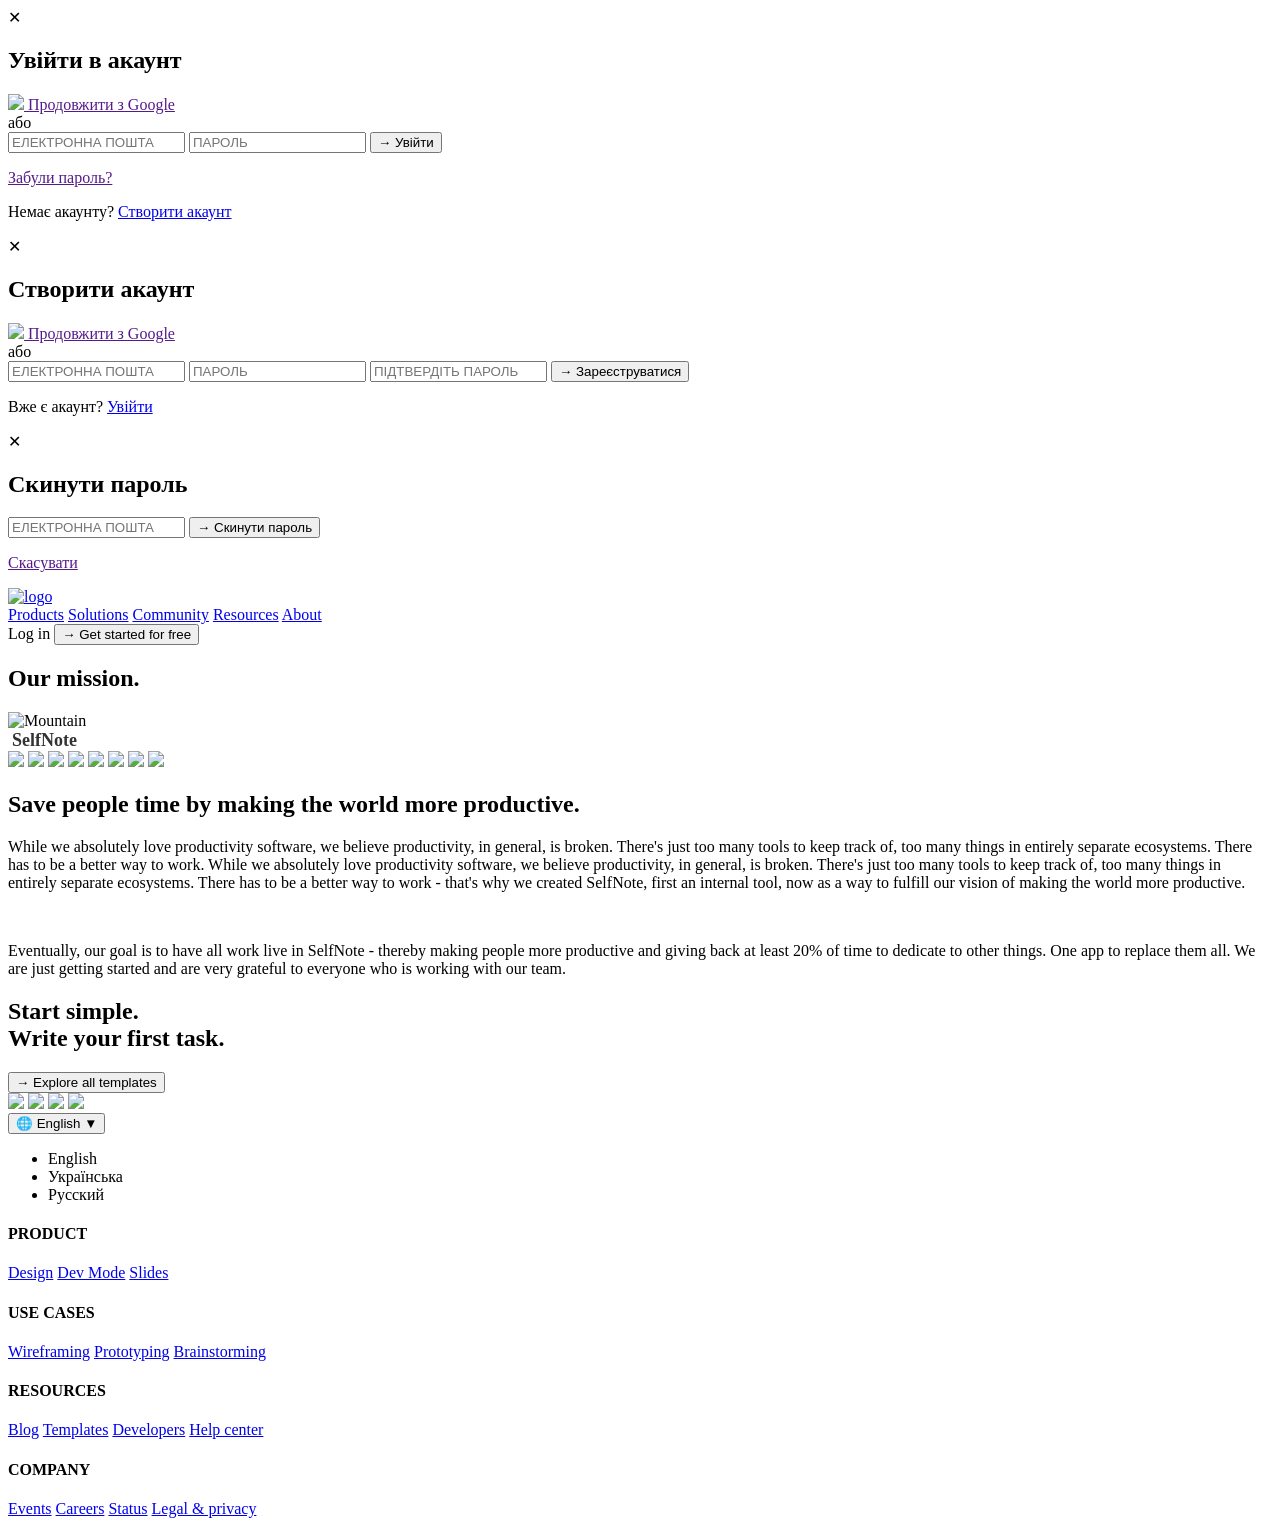
==== about.html @ 94428314 "Add files via upload" ====
<!DOCTYPE html>
<html lang="ru">
<head>
    <meta charset='UTF-8'>
    <meta name='viewport' content='width=device-width, initial-scale=1.0'>
    <link href="https://fonts.googleapis.com/css2?family=Inter:wght@400;600;700;800&display=swap" rel="stylesheet" />
    <link rel="preconnect" href="https://fonts.gstatic.com" crossorigin />
    <link rel="stylesheet" href="src/style.css">
    <link rel="icon" type="image/png" href="assets/images/main_logo.png">
    <title>SelfNote: About Us</title>
</head>
<body>   
    <!-- Google tag (gtag.js) -->
    <script async src="https://www.googletagmanager.com/gtag/js?id=G-VFYM9DXEZ7"></script>
    <script>
    window.dataLayer = window.dataLayer || [];
    function gtag(){dataLayer.push(arguments);}
    gtag('js', new Date());

    gtag('config', 'G-VFYM9DXEZ7');
    </script> 
    <!-- Google tag (gtag.js) -->
    <script async src="https://www.googletagmanager.com/gtag/js?id=G-2V75Y9QJ1W"></script>
    <script>
    window.dataLayer = window.dataLayer || [];
    function gtag(){dataLayer.push(arguments);}
    gtag('js', new Date());

    gtag('config', 'G-2V75Y9QJ1W');
    </script>
    <!-- Custom Notifications -->
    <div id="notificationContainer"></div>

    <div class="modal-overlay-log">
        <div class="modal">
            <span class="close-btn">✕</span>
            <h2>Увійти в акаунт</h2>
            <a class="google-btn" href="">
            <img src="https://www.gstatic.com/images/branding/product/1x/gsa_64dp.png" width="20" id="continueGoogle">
            Продовжити з Google
            </a>
        <div class="divider" id="ort-log">або</div>

        <input type="email" class="email-input" id="loginEmail" placeholder="ЕЛЕКТРОННА ПОШТА">
        <input type="password" class="email-input" id="loginPassword" placeholder="ПАРОЛЬ">

        <button class="email-btn" id="loginButton">
            <span class="arrow">→</span>
            <span class="txt">Увійти</span>
        </button>
        <p class="dop-links"><a href="" id="resetPasswordLink">Забули пароль?</a></p>
        <p class="dop-links">
            <span class="pre-link-text-log">Немає акаунту? </span>
            <a href="/index" id="switchToRegister">Створити акаунт</a>
        </p>
        </div>
    </div>

    <div class="modal-overlay-start">
        <div class="modal">
            <span class="close-btn">✕</span>
            <h2>Створити акаунт</h2>
            <a class="google-btn" href="">
                <img src="https://www.gstatic.com/images/branding/product/1x/gsa_64dp.png" width="20" id="continueGoogle">
                Продовжити з Google
             </a>
            <div class="divider" id="ort-reg">або</div>

            <input type="email" class="email-input" id="regEmail" placeholder="ЕЛЕКТРОННА ПОШТА">
            <input type="password" class="email-input" id="regPassword" placeholder="ПАРОЛЬ">
            <input type="password" class="email-input" id="regConfirmPassword" placeholder="ПІДТВЕРДІТЬ ПАРОЛЬ">

            <button class="email-btn" id="registerButton">
                <span class="arrow">→</span>
            <span class="txt">Зареєструватися</span>
                </button>
            <p class="dop-links">
                <span class="pre-link-text-start">Вже є акаунт? </span>
                <a href="/index" id="switchToLogin">Увійти</a>
            </p>
        </div>
    </div>

    <div class="reset-password">
        <div class="modal">
            <span class="close-btn">✕</span>
            <h2>Скинути пароль</h2>

            <input type="email" class="email-input" id="resetEmail" placeholder="ЕЛЕКТРОННА ПОШТА">

            <button class="email-btn" id="resetPasswordButton">
                <span class="arrow">→</span>
            <span class="txt" id="resetPas">Скинути пароль</span>
            </button>
            <p class="dop-links">
                <a href="" id="cancelReset">Скасувати</a>
            </p>
        </div>
    </div>

    <div class="home-header">
        <div class="left">
            <a class="logo" href="/index">
                <img src="assets/images/main_logo.png" alt="logo">
            </a>
            <nav>
                <a href="#" id="products">Products</a>
                <a href="#" id="solutions">Solutions</a>
                <a href="#" id="community">Community</a>
                <a href="#" id="resources">Resources</a>
                <a href="/about" id="about">About</a>
            </nav>
        </div>
        <div class="right">
            <div class="auth-buttons" id="authButtons">
                <a class="login">Log in</a>
                <button class="btn-start">
                    <span class="arrow">→</span>
                    <span class="text">Get started for free</span>
                </button>
            </div>
        </div>
    </div>

    <section class="about-hero">
        <h1 class="about-title">Our mission.</h1>

        <div class="about-scene">
            <div class="about-mountain-wrapper">
                <img src="assets/images/mountain1.png" class="about-mountain-img" alt="Mountain">
                
                <div class="about-flag-container">
                    <div class="about-flag-pole"></div>
                    <div class="about-flag-cloth">
                        <img src="assets/images/main_logo.png" alt="" style="height: 18px;">
                        <span style="font-weight:700; font-size:18px; color:#333;">SelfNote</span>
                    </div>
                </div>

                <div class="clouds-cluster">
                    <img src="assets/images/cloud2.png" class="cloud">
                    <img src="assets/images/cloud2.png" class="cloud">
                    <img src="assets/images/cloud2.png" class="cloud">
                    <img src="assets/images/cloud2.png" class="cloud">
                    <img src="assets/images/cloud2.png" class="cloud">
                    <img src="assets/images/cloud2.png" class="cloud">
                    <img src="assets/images/cloud2.png" class="cloud">
                    <img src="assets/images/cloud2.png" class="cloud">
                </div>
            </div>
        </div>
    </section>

    <section class="intro-section">
        <div class="intro-text-wrapper">
        <h2 class="about-intro-title">Save people time by making the world more productive.</h2>
        <p class="about-intro-p1">
            While we absolutely love productivity software, we believe productivity, in general, is broken. 
            There's just too many tools to keep track of, too many things in entirely separate ecosystems. 
            There has to be a better way to work.
            While we absolutely love productivity software, we believe productivity, in general, is broken. 
            There's just too many tools to keep track of, too many things in entirely separate ecosystems. 
            There has to be a better way to work - that's why we created SelfNote, first an internal tool, 
            now as a way to fulfill our vision of making the world more productive.
        </p>
        <br>
        <p class="about-intro-p2">
            Eventually, our goal is to have all work live in SelfNote - thereby making people more productive 
            and giving back at least 20% of time to dedicate to other things. One app to replace them all. 
            We are just getting started and are very grateful to everyone who is working with our team.
        </p>
        </div>
    </section>

    <footer class="footer">
        <div class="footer-inner">
            <div class="footer-left">

                <h2 class="footer-title">
                    Start simple.<br>Write your first task.
                </h2>

                <button class="footer-btn">
                    <span class="arrow">→</span>
                    <span class="text">Explore all templates</span>
                </button>

                <div class="social-icons">
                    <a href="#" class="social-btn"><img src="assets/images/x_logo.avif"></a>
                    <a href="#" class="social-btn"><img src="assets/images/y_logo.png"></a>
                    <a href="#" class="social-btn"><img src="assets/images/i_logo.png"></a>
                    <a href="#" class="social-btn"><img src="assets/images/f_logo.png"></a>
                </div>

                <div class="language-selector">
                    <button class="lang-btn">
                        🌐 English <span class="arrow">▼</span>
                    </button>

                    <ul class="lang-dropdown">
                            <li data-lang="en">English</li>
                            <li data-lang="ua">Українська</li>
                            <li data-lang="ru">Русский</li>
                    </ul>
                </div>

            </div>

            <div class="footer-columns">
                <div class="footer-col">
                    <h4>PRODUCT</h4>
                    <a href="#">Design</a>
                    <a href="#">Dev Mode</a>
                    <a href="#">Slides</a>
                </div>

                <div class="footer-col">
                    <h4>USE CASES</h4>
                    <a href="#">Wireframing</a>
                    <a href="#">Prototyping</a>
                    <a href="#">Brainstorming</a>
                </div>

                <div class="footer-col">
                    <h4>RESOURCES</h4>
                    <a href="#">Blog</a>
                    <a href="#">Templates</a>
                    <a href="#">Developers</a>
                    <a href="#">Help center</a>
                </div>

                <div class="footer-col">
                    <h4>COMPANY</h4>
                    <a href="#">Events</a>
                    <a href="#">Careers</a>
                    <a href="#">Status</a>
                    <a href="#">Legal & privacy</a>
                </div>
            </div>

        </div>
    </footer>

    <script src="src/app.js"></script>
</body>
</html>
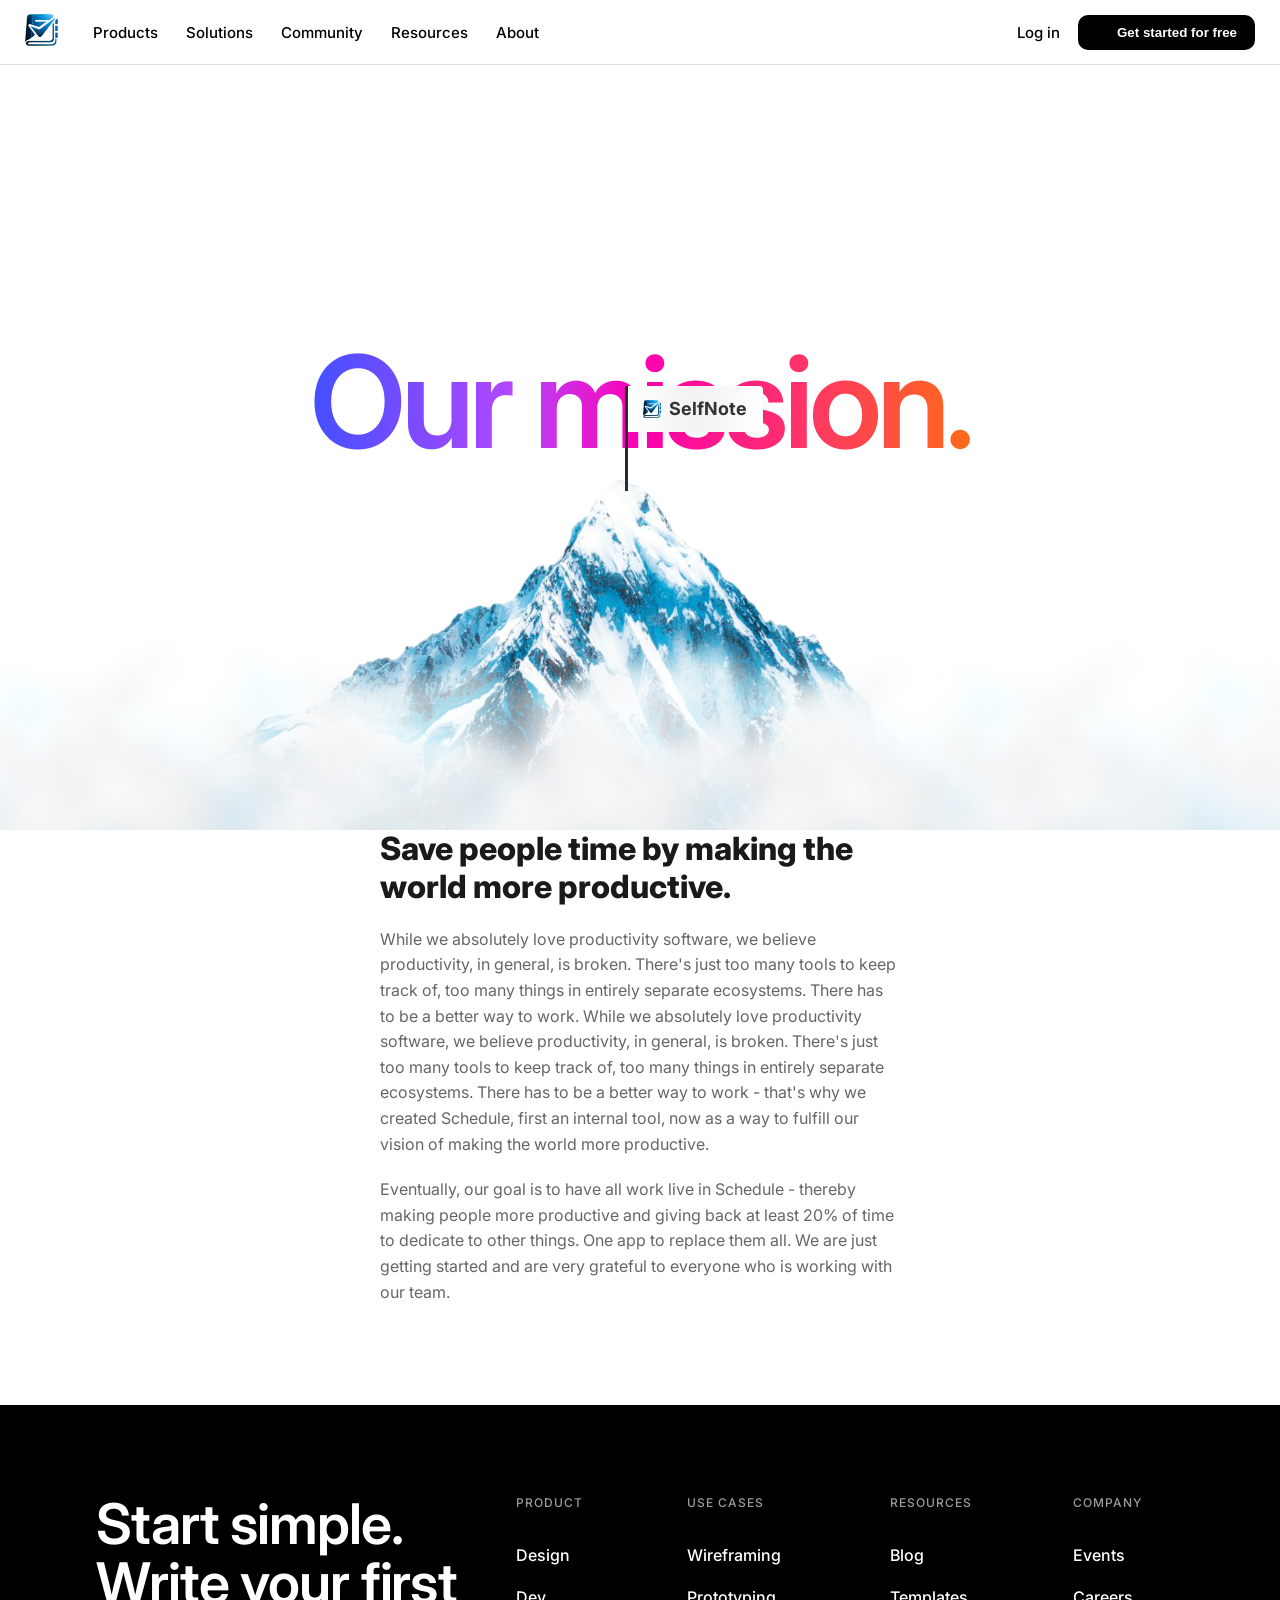
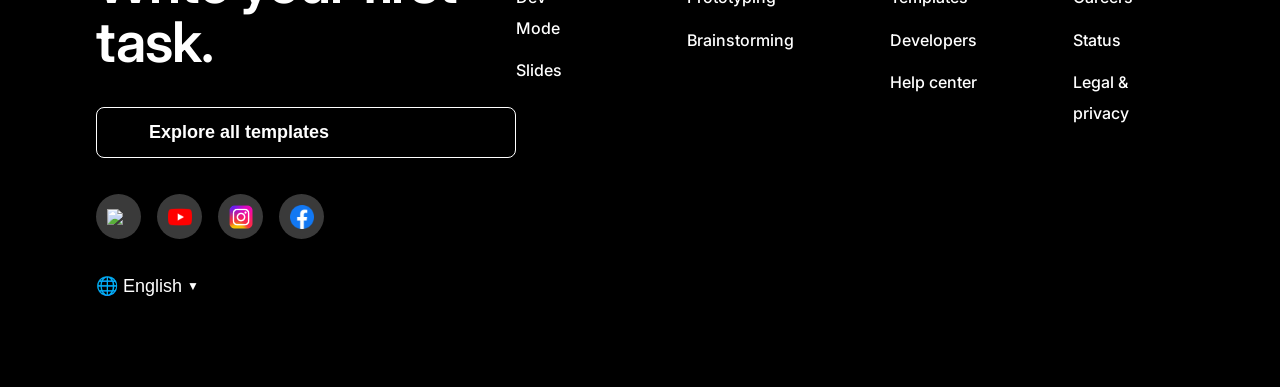
==== commit 130eb7d8: "Add files via upload" ====
--- a/about.html
+++ b/about.html
@@ -9,7 +9,7 @@
     <link rel="icon" type="image/png" href="assets/images/main_logo.png">
     <title>SelfNote: About Us</title>
 </head>
-<body>   
+<body class="about-body">   
     <!-- Google tag (gtag.js) -->
     <script async src="https://www.googletagmanager.com/gtag/js?id=G-VFYM9DXEZ7"></script>
     <script>
--- a/src/style.css
+++ b/src/style.css
@@ -0,0 +1,3471 @@
+@import url('https://fonts.googleapis.com/css2?family=Montserrat:ital,wght@0,100..900;1,100..900&display=swap');
+
+* {
+    margin: 0;
+    padding: 0;
+    box-sizing: border-box;
+}
+
+body {
+    margin: 0;
+    font-family: 'Montserrat', sans-serif;
+    cursor: url('../assets/cursors/normal.png'), auto;
+}
+
+a, button, span, li, td {
+    cursor: url('../assets/cursors/hand.png'), auto;
+}
+
+input, label, textarea, p, h1, h2, h3, h4, h5, h6 {
+    cursor: url('../assets/cursors/text.png'), auto;
+}
+
+.button {
+    position: relative;
+    display: flex;
+    justify-content: center;
+    align-items: center;
+    width: 289px;
+    height: 88px;
+    border-radius: 99px;
+    border: 3px solid hsla(0, 0%, 100%, 0.3);
+    background: hsla(0, 0%, 100%, 0.1);
+    backdrop-filter: blur(1px);
+    box-shadow:
+        inset 0 0 8px 1px hsla(0, 0%, 100%, 0.3),
+        0 8px 20px rgba(0, 0, 0, 0.25);
+    transition: transform 0.3s ease, box-shadow 0.3s ease;
+    text-decoration: none;
+    cursor: url('../assets/cursors/hand.png'), auto;
+}
+
+.home-header {
+    position: fixed;
+    justify-content: space-between;
+    align-items: center;
+    display: flex;
+    height: 65px;
+    padding: 0 25px;
+    border-bottom: 1px solid #ddd;
+    inset: 0 0 auto 0;
+    z-index: 10000;
+    backdrop-filter: blur(12px);
+}
+
+.left {
+    display: flex;
+    align-items: center;
+    gap: 35px;
+}
+
+.logo img {
+    height: 32px;
+}
+
+nav {
+    display: flex;
+    gap: 28px;
+}
+
+nav a,
+.login {
+    color: black;
+    font-size: 15px;
+    font-weight: 500;
+    text-decoration: none;
+    transition: 0.2s ease;
+}
+
+nav a:hover,
+.login:hover {
+    text-decoration: underline;
+    text-decoration-color: black;
+    text-underline-offset: 3px;
+}
+
+.right {
+    display: flex;
+    align-items: center;
+    gap: 18px;
+}
+
+.auth-buttons {
+    display: flex;
+    align-items: center;
+    gap: 18px;
+}
+
+.btn-start {
+    background: black;
+    color: white;
+    border: none;
+    padding: 10px 18px;
+    font-weight: 600;
+    border-radius: 10px;
+    display: flex;
+    align-items: center;
+    gap: 8px;
+    transition:
+      border-radius 0.25s ease,
+      padding 0.25s ease,
+      gap 0.3s ease;
+    text-decoration: none;
+}
+
+.btn-start .arrow {
+    opacity: 0;
+    transform: translateX(-6px);
+    transition: 0.3s ease;
+}
+
+.btn-start .text {
+    transition: 0.3s ease;
+}
+
+.btn-start:hover {
+    border-radius: 0px;
+    padding-left: 25px;
+}
+
+.btn-start:hover .arrow {
+    opacity: 1;
+    transform: translateX(0);
+}
+
+.btn-start:hover .text {
+    transform: translateX(6px);
+}
+
+.user-info {
+    position: relative;
+}
+
+.user-trigger {
+    display: flex;
+    align-items: center;
+    gap: 6px;
+    padding: 4px 8px;
+    border-radius: 999px;
+    background: rgba(0, 0, 0, 0.04);
+    cursor: url('../assets/cursors/hand.png'), auto;
+    transition: background 0.2s ease;
+}
+
+.user-trigger:hover {
+    background: rgba(0, 0, 0, 0.08);
+}
+
+
+.user-avatar {
+    position: relative;
+    width: 36px;
+    height: 36px;
+    border-radius: 50%;
+    display: flex;
+    align-items: center;
+    justify-content: center;
+}
+
+.avatar-letter {
+    color: #fff;
+    font-weight: 600;
+    font-size: 16px;
+    text-transform: uppercase;
+}
+
+.avatar-status {
+    position: absolute;
+    bottom: 0;
+    right: 0;
+    width: 9px;
+    height: 9px;
+    background: #3bd671;
+    border-radius: 50%;
+    border: 2px solid #fff;
+}
+
+.avatar-arrow {
+    font-size: 12px;
+    color: #444;
+    transform: rotate(180deg);
+    transition: transform 0.2s ease;
+}
+
+.user-menu {
+    position: absolute;
+    top: calc(100% + 10px);
+    right: 0;
+    width: 220px;
+    background: #1e1e1e;
+    border: 1px solid #333;
+    border-radius: 10px;
+    padding: 6px;
+    box-shadow: 0 10px 30px rgba(0,0,0,0.5);
+    display: none;
+    flex-direction: column;
+    z-index: 10000;
+}
+
+.user-menu.open {
+    display: flex;
+}
+
+.menu-item {
+    background: transparent;
+    border: none;
+    display: flex;
+    align-items: center;
+    gap: 12px;
+    padding: 10px 12px;
+    font-size: 14px;
+    color: #eee;
+    border-radius: 8px;
+    transition: all 0.2s ease;
+    width: 100%;
+    text-align: left;
+}
+
+.menu-item:hover {
+    background: #2d2d2d;
+}
+
+.menu-item .menu-icon {
+    width: 18px;
+    height: 18px;
+    display: flex;
+    align-items: center;
+    justify-content: center;
+    opacity: 0.7;
+}
+
+.menu-item .menu-icon img {
+    max-width: 100%;
+    max-height: 100%;
+}
+
+.menu-divider {
+    height: 1px;
+    background: #333;
+    margin: 6px 8px;
+}
+
+.logout-item {
+    color: #ff5f5f !important;
+}
+
+.logout-item:hover {
+    background: rgba(255, 95, 95, 0.1) !important;
+}
+
+.logout-item .menu-icon {
+    opacity: 1;
+}
+
+.modal-overlay-log {
+    position: fixed;
+    top: 0;
+    left: 0;
+    width: 100%;
+    height: 100%;
+    background: rgba(0,0,0,0.35);
+    display: none;
+    justify-content: center;
+    align-items: center;
+    z-index: 9999;
+}
+
+.modal-overlay-start {
+    position: fixed;
+    top: 0;
+    left: 0;
+    width: 100%;
+    height: 100%;
+    background: rgba(0,0,0,0.35);
+    display: none;
+    justify-content: center;
+    align-items: center;
+    z-index: 9999;
+}
+
+.reset-password {
+    position: fixed;
+    top: 0;
+    left: 0;
+    width: 100%;
+    height: 100%;
+    background: rgba(0,0,0,0.35);
+    display: none;
+    justify-content: center;
+    align-items: center;
+    z-index: 9999;
+}
+
+.modal {
+    background: white;
+    width: 380px;
+    padding: 40px 35px;
+    border-radius: 12px;
+    position: relative;
+    box-shadow: 0 10px 30px rgba(0,0,0,0.15);
+}
+
+.close-btn {
+    position: absolute;
+    right: 18px;
+    top: 18px;
+    font-size: 26px;
+}
+
+.modal h2 {
+    text-align: center;
+    margin-top: 0;
+    margin-bottom: 25px;
+    font-size: 26px;
+}
+
+.google-btn {
+    width: 100%;
+    padding: 12px;
+    border-radius: 12px;
+    font-size: 16px;
+    display: flex;
+    align-items: center;
+    justify-content: center;
+    gap: 8px;
+    background: white;
+    border: 1.5px solid #cfcfcf;
+    text-decoration: none;
+    color: black;
+}
+
+.divider {
+    text-align: center;
+    margin: 18px 0;
+    color: #888;
+}
+
+.email-input {
+    width: 100%;
+    padding: 12px;
+    font-size: 14px;
+    background: #ececec;
+    border-radius: 10px;
+    border: none;
+    outline: none;
+    margin-bottom: 25px;
+}
+
+.dark-input {
+    background: #2a2a2c !important;
+    color: #e6e6e6;
+    border: 1px solid #3a3a3c !important;
+    margin-bottom: 0 !important;
+}
+
+.dark-input:focus {
+    border-color: #6366f1 !important;
+    box-shadow: 0 0 0 3px rgba(99, 102, 241, 0.1);
+}
+
+.dark-input::placeholder {
+    color: #5a5a5a;
+}
+
+.email-btn {
+    width: 100%;
+    background: black;
+    color: white;
+    border: none;
+    padding: 12px;
+    font-size: 17px;
+    font-weight: 600;
+    border-radius: 12px;
+
+    display: flex;
+    justify-content: center;
+    align-items: center;
+    gap: 7px;
+
+    transition:
+      padding 0.25s ease,
+      border-radius 0.25s ease,
+      gap 0.25s ease;
+}
+
+.email-btn span.arrow {
+    opacity: 0;
+    transform: translateX(-6px);
+    transition: 0.25s ease;
+}
+
+.email-btn:hover {
+    border-radius: 0;
+    padding-left: 22px;
+}
+
+.email-btn:hover span.arrow {
+    opacity: 1;
+    transform: translateX(0);
+}
+
+.email-btn:hover span.txt {
+    transform: translateX(6px);
+    transition: 0.25s ease;
+}
+
+.dop-links p{
+    font-size: 16px;
+    align-items: center;
+    justify-content: center;
+    gap: 18px;
+    text-decoration: none;
+    color: black;
+}
+
+.dop-links a{
+    font-size: 16px;
+    align-items: center;
+    justify-content: center;
+    gap: 18px;
+    text-decoration: none;
+    color: rgb(0, 64, 255);
+}
+
+
+
+
+.footer {
+    background: #000;
+    color: #fff;
+    padding: 90px 0;
+}
+
+
+.footer-inner {
+    max-width: 1440px;
+    margin: 0 auto;
+    padding: 0 96px;
+    display: flex;
+    justify-content: space-between;
+    align-items: flex-start;
+}
+
+.footer-left {
+    max-width: 420px;
+    display: flex;
+    flex-direction: column;
+    gap: 36px;
+}
+
+.footer-title {
+    font-size: 56px;
+    font-weight: 600;
+    line-height: 1.05;
+    letter-spacing: -0.02em;
+}
+
+
+
+.footer-btn {
+    background: black;
+    color: white;
+    border: 1px solid #fff;
+    padding: 14px 26px;
+    font-weight: 600;
+    border-radius: 8px;
+    font-size: 18px;
+    display: flex;
+    align-items: center;
+    gap: 8px;
+    transition:
+      border-radius 0.25s ease,
+      padding 0.25s ease,
+      gap 0.3s ease;
+    text-decoration: none;
+}
+
+.footer-btn .arrow {
+    opacity: 0;
+    transform: translateX(-6px);
+    transition: 0.3s ease;
+}
+
+.footer-btn .text {
+    transition: 0.3s ease;
+}
+
+.footer-btn:hover {
+    border-radius: 0px;
+    padding-left: 25px;
+}
+
+.footer-btn:hover .arrow {
+    opacity: 1;
+    transform: translateX(0);
+}
+
+.footer-btn:hover .text {
+    transform: translateX(6px);
+}
+
+
+
+.footer-columns {
+    display: flex;
+    gap: 96px;
+}
+
+.footer-col {
+    display: flex;
+    flex-direction: column;
+    gap: 12px;
+}
+
+.footer-col h4 {
+    font-size: 12px;
+    font-weight: 500;
+    letter-spacing: 0.08em;
+    color: #9b9b9b;
+    margin-bottom: 18px;
+}
+
+.footer-col a {
+    color: #fff;
+    text-decoration: none; 
+    font-size: 16px;
+    font-weight: 500;
+    line-height: 1.9;
+}
+
+.footer-col a:hover {
+    text-decoration: underline; 
+    text-decoration-color: #fff;
+    text-underline-offset: 3px;
+}
+
+.social-icons {
+    display: flex;
+    gap: 16px;
+}
+
+.social-btn {
+    width: 45px;
+    height: 45px;
+    background: #3a3a3a;
+    border-radius: 50%;
+    display: flex;
+    align-items: center;
+    justify-content: center;
+    transition: 0.3s;
+}
+
+.social-btn img {
+    width: 24px;
+}
+
+.social-btn:hover {
+    background: #575757;
+    transform: translateY(-4px);
+}
+
+.language-selector {
+    position: relative;
+}
+
+.lang-btn {
+    background: none;
+    border: none;
+    color: #fff;
+    font-size: 18px;
+    display: flex;
+    align-items: center;
+    gap: 5px;
+}
+
+.lang-btn .arrow {
+    font-size: 12px;
+}
+
+.lang-dropdown {
+    list-style: none;
+    padding: 10px 0;
+    margin: 0;
+
+    position: absolute;
+    bottom: calc(100% + 8px);
+    left: 0;
+    top: auto;
+
+    background: #222;
+    border-radius: 8px;
+    width: 150px;
+
+    display: none;
+    z-index: 1000;
+}
+
+.lang-dropdown li {
+    padding: 10px 15px;
+    color: #fff;
+    transition: 0.2s;
+}
+
+.lang-dropdown li:hover {
+    background: #444;
+}
+
+.lang-dropdown.show {
+    display: block;
+}
+
+#notificationContainer {
+    position: fixed;
+    top: 80px;
+    right: 20px;
+    z-index: 999;
+    display: flex;
+    flex-direction: column;
+    gap: 12px;
+}
+
+.custom-notification {
+    background: #1a1a1a;
+    color: white;
+    padding: 16px 20px;
+    border-radius: 12px;
+    box-shadow: 0 8px 24px rgba(0, 0, 0, 0.4);
+    display: flex;
+    align-items: center;
+    gap: 12px;
+    animation: slideIn 0.3s ease-out;
+    border-left: 4px solid;
+    min-width: 320px;
+    pointer-events: auto;
+}
+
+.custom-notification.success {
+    border-left-color: #10b981;
+}
+
+.custom-notification.error {
+    border-left-color: #ef4444;
+}
+
+.custom-notification.info {
+    border-left-color: #3b82f6;
+}
+
+.custom-notification-icon {
+    font-size: 24px;
+    flex-shrink: 0;
+}
+
+.custom-notification.success .custom-notification-icon {
+    color: #10b981;
+}
+
+.custom-notification.error .custom-notification-icon {
+    color: #ef4444;
+}
+
+.custom-notification.info .custom-notification-icon {
+    color: #3b82f6;
+}
+
+.custom-notification-message {
+    flex: 1;
+    font-size: 15px;
+    font-weight: 500;
+    line-height: 1.4;
+}
+
+.custom-notification-close {
+    font-size: 20px;
+    color: #888;
+    transition: color 0.2s;
+    flex-shrink: 0;
+    padding: 0 4px;
+    cursor: url('../assets/cursors/hand.png'), auto;
+}
+
+.custom-notification-close:hover {
+    color: white;
+}
+
+@keyframes slideIn {
+    from {
+        transform: translateX(400px);
+        opacity: 0;
+    }
+    to {
+        transform: translateX(0);
+        opacity: 1;
+    }
+}
+
+@keyframes slideOut {
+    from {
+        transform: translateX(0);
+        opacity: 1;
+    }
+    to {
+        transform: translateX(400px);
+        opacity: 0;
+    }
+}
+
+.custom-notification.removing {
+    animation: slideOut 0.3s ease-out forwards;
+}
+
+
+.hero-section {
+    position: relative;
+    min-height: calc(100vh - 75px);
+    display: flex;
+    align-items: center;
+    justify-content: center;
+    overflow: hidden;
+    background: linear-gradient(180deg, #ffffff 0%, #f8f9ff 100%);
+    padding: 60px 40px;
+}
+
+.hero-content {
+    position: relative;
+    z-index: 10;
+    text-align: center;
+    max-width: 900px;
+    animation: fadeInUp 0.8s ease-out;
+}
+
+@keyframes fadeInUp {
+    from {
+        opacity: 0;
+        transform: translateY(30px);
+    }
+    to {
+        opacity: 1;
+        transform: translateY(0);
+    }
+}
+
+.hero-title {
+    font-size: 72px;
+    font-weight: 700;
+    line-height: 1.1;
+    margin: 0 0 24px 0;
+    color: #000;
+    letter-spacing: -0.02em;
+}
+
+.hero-subtitle {
+    font-size: 24px;
+    line-height: 1.5;
+    color: #666;
+    margin: 0 0 40px 0;
+    font-weight: 400;
+}
+
+.hero-btn {
+    background: black;
+    color: white;
+    border: none;
+    padding: 18px 34px;
+    font-weight: 700;
+    font-size: 18px;
+    border-radius: 16px;
+    display: inline-flex;
+    align-items: center;
+    gap: 14px;
+    transition:
+      border-radius 0.25s ease,
+      padding 0.25s ease,
+      gap 0.3s ease;
+    text-decoration: none;
+}
+
+.hero-btn .text {
+    transition: 0.3s ease;
+}
+
+.hero-btn .arrow {
+    font-size: 22px;
+    opacity: 0;
+    transform: translateX(-10px);
+    transition: 0.3s ease;
+    line-height: 1;
+}
+
+.hero-btn:hover {
+    border-radius: 0px;
+    padding-left: 46px;
+}
+
+.hero-btn:hover .arrow {
+    opacity: 1;
+    transform: translateX(0);
+}
+
+.hero-btn:hover .text {
+    transform: translateX(10px);
+}
+
+
+.decorative-shapes {
+    position: absolute;
+    top: 0;
+    left: 0;
+    width: 100%;
+    height: 100%;
+    pointer-events: none;
+    z-index: 1;
+}
+
+.shape {
+    position: absolute;
+    border-radius: 50%;
+    animation: float 20s infinite ease-in-out;
+}
+
+@keyframes float {
+    0%, 100% {
+        transform: translate(0, 0) rotate(0deg);
+    }
+    25% {
+        transform: translate(20px, -20px) rotate(90deg);
+    }
+    50% {
+        transform: translate(-10px, 10px) rotate(180deg);
+}
+    75% {
+        transform: translate(30px, 5px) rotate(270deg);
+    }
+}
+
+.shape-1 {
+    width: 200px;
+    height: 200px;
+    background: linear-gradient(135deg, #667eea 0%, #764ba2 100%);
+    top: 10%;
+    left: 5%;
+    opacity: 0.15;
+    animation-delay: 0s;
+}
+
+.shape-2 {
+    width: 150px;
+    height: 150px;
+    background: linear-gradient(135deg, #f093fb 0%, #f5576c 100%);
+    top: 60%;
+    left: 10%;
+    opacity: 0.2;
+    animation-delay: 2s;
+    border-radius: 30% 70% 70% 30% / 30% 30% 70% 70%;
+}
+
+.shape-3 {
+    width: 120px;
+    height: 120px;
+    background: linear-gradient(135deg, #4facfe 0%, #00f2fe 100%);
+    top: 20%;
+    right: 15%;
+    opacity: 0.18;
+    animation-delay: 4s;
+}
+
+.shape-4 {
+    width: 180px;
+    height: 180px;
+    background: linear-gradient(135deg, #43e97b 0%, #38f9d7 100%);
+    bottom: 15%;
+    right: 8%;
+    opacity: 0.15;
+    animation-delay: 1s;
+    border-radius: 63% 37% 54% 46% / 55% 48% 52% 45%;
+}
+
+.shape-5 {
+    width: 100px;
+    height: 100px;
+    background: linear-gradient(135deg, #fa709a 0%, #fee140 100%);
+    top: 45%;
+    right: 25%;
+    opacity: 0.2;
+    animation-delay: 3s;
+}
+
+.shape-6 {
+    width: 140px;
+    height: 140px;
+    background: linear-gradient(135deg, #30cfd0 0%, #330867 100%);
+    bottom: 25%;
+    left: 20%;
+    opacity: 0.12;
+    animation-delay: 5s;
+    border-radius: 48% 52% 35% 65% / 59% 50% 50% 41%;
+}
+
+.shape-7 {
+    width: 90px;
+    height: 90px;
+    background: linear-gradient(135deg, #a8edea 0%, #fed6e3 100%);
+    top: 35%;
+    left: 35%;
+    opacity: 0.15;
+    animation-delay: 2.5s;
+}
+
+.shape-8 {
+    width: 110px;
+    height: 110px;
+    background: linear-gradient(135deg, #ff9a9e 0%, #fecfef 100%);
+    bottom: 40%;
+    right: 35%;
+    opacity: 0.18;
+    animation-delay: 4.5s;
+    border-radius: 35% 65% 72% 28% / 36% 55% 45% 64%;
+}
+
+.schedule-main {
+    box-sizing: border-box;
+    margin: 0;
+    padding: 0;
+    font-family: Inter, system-ui, -apple-system, sans-serif;
+
+    background: #0f0f10;
+    color: #e6e6e6;
+    display: flex;
+    height: 100vh;
+    width: 100vw;
+    position: fixed;
+    top: 0;
+    left: 0;
+    overflow: hidden;
+}
+
+#landingPage {
+    display: flex;
+    flex-direction: column;
+    width: 100%;
+    min-height: 100vh;
+}
+
+#dashboardPage {
+    display: none;
+}
+
+.sidebar {
+    width: 72px;
+    background: #0b0b0c;
+    border-right: 1px solid #1e1e1f;
+    display: flex;
+    flex-direction: column;
+    align-items: center;
+    padding: 16px 0;
+    gap: 18px;
+}
+
+.sidebar-icon {
+    width: 36px;
+    height: 36px;
+    border-radius: 10px;
+    background: #1a1a1c;
+}
+
+.main {
+    flex: 1;
+    display: flex;
+    flex-direction: column;
+}
+
+.main-window {
+    flex: 1;
+    display: flex;
+    flex-direction: column;
+    overflow: hidden;
+}
+
+.topbar {
+    height: 64px;
+    border-bottom: 1px solid #1e1e1f;
+    display: flex;
+    align-items: center;
+    padding: 0 24px;
+    justify-content: space-between;
+    gap: 20px;
+}
+
+.breadcrumbs {
+    display: flex;
+    gap: 8px;
+    font-size: 14px;
+    color: #b5b5b5;
+}
+
+.breadcrumbs span {
+    color: #fff;
+}
+
+.top-actions {
+    display: flex;
+    gap: 10px;
+}
+
+.top-btn {
+    background: #1a1a1c;
+    border: 1px solid #2a2a2c;
+    padding: 6px 12px;
+    border-radius: 8px;
+    font-size: 13px;
+    color: #e6e6e6;
+}
+
+.view-tabs {
+    display: flex;
+    gap: 16px;
+    padding: 14px 24px;
+    border-bottom: 1px solid #1e1e1f;
+}
+
+.view-tab {
+    display: flex;
+    align-items: center;
+    font-size: 14px;
+    color: #9a9a9a;
+    cursor: url('../assets/cursors/hand.png'), auto;
+}
+
+.view-tab.active {
+    color: #fff;
+    font-weight: 500;
+}
+
+.view-tab img {
+    width: 18px;
+    height: 18px;
+    display: block;
+}
+
+
+.table-wrapper {
+    padding: 24px;
+    overflow-y: auto;
+}
+
+.table {
+    width: 100%;
+    border-collapse: collapse;
+    table-layout: fixed;
+}
+
+.table thead th {
+    text-align: left;
+    font-size: 12px;
+    color: #9a9a9a;
+    padding: 10px 8px;
+    font-weight: 500;
+}
+
+.table tbody tr {
+    height: 44px;
+    transition: background 0.15s;
+}
+
+.table tbody tr:hover {
+    background: #161618;
+}
+
+.table td {
+    padding: 8px;
+    font-size: 14px;
+    border-bottom: 1px solid #1e1e1f;
+}
+
+.table td:nth-child(2),
+.table td:nth-child(3),
+.table td:nth-child(4),
+.table td:nth-child(6) {
+    width: auto;
+}
+
+.group-row td {
+    padding: 16px 8px 8px;
+    font-size: 13px;
+    color: #9a9a9a;
+    border-bottom: none;
+}
+
+.group-badge {
+    display: inline-flex;
+    align-items: center;
+    gap: 8px;
+}
+
+.group-dot {
+    width: 14px;
+    height: 14px;
+    border-radius: 50%;
+    background: #3b82f6;
+}
+
+.name-cell {
+    display: flex;
+    align-items: center;
+    gap: 10px;
+}
+
+.check {
+  width: 14px;
+  height: 14px;
+  border-radius: 50%;
+  border: 2px solid #374151;
+}
+
+.check.checked {
+  background: #22c55e;
+  border-color: #22c55e;
+}
+
+.status {
+  padding: 4px 10px;
+  border-radius: 999px;
+  font-size: 12px;
+  font-weight: 600;
+}
+
+.status:hover {
+    outline: 1px solid rgb(139, 139, 139);
+}
+
+.status-dot {
+  width: 10px;
+  height: 10px;
+  border-radius: 50%;
+}
+
+.dot-todo { background: #6b7280; }
+.dot-progress { background: #3b82f6; }
+.dot-done { background: #22c55e; }
+
+.status.todo {
+  background: #2a2a2a;
+  color: #9ca3af;
+}
+
+.status.progress {
+  background: #1e3a8a;
+  color: #93c5fd;
+}
+
+.status.done {
+  background: #14532d;
+  color: #86efac;
+}
+
+.status-menu {
+  position: absolute;
+  background: #111;
+  color: white;
+  border: 1px solid #2a2a2a;
+  border-radius: 10px;
+  padding: 6px;
+  width: 180px;
+  z-index: 1000;
+}
+
+.status-item {
+  padding: 8px 10px;
+  border-radius: 6px;
+  display: flex;
+  align-items: center;
+  gap: 8px;
+  cursor: url('../assets/cursors/hand.png'), auto;
+}
+
+.status-item:hover {
+  background: #1f1f1f;
+}
+
+.task-status-dot {
+  width: 10px;
+  height: 10px;
+  background: currentColor;
+  display: inline-block;
+  flex-shrink: 0;
+}
+
+.type-task {
+  border-radius: 50%;
+}
+
+.type-milestone {
+  transform: rotate(45deg);
+}
+
+.type-form {
+  border-radius: 3px;
+}
+
+.type-meeting {
+  width: 12px;
+  height: 12px;
+  border-radius: 2px;
+}
+
+.dot-done { color: #22c55e; }
+.dot-progress { color: #3b82f6; }
+.dot-todo { color: #9ca3af; }
+
+.icon {
+  width: 18px;
+  height: 18px;
+  border-radius: 4px;
+  background: #2a2a2c;
+  display: flex;
+  align-items: center;
+  justify-content: center;
+}
+
+
+.add-task-row {
+    background: transparent;
+}
+
+.add-task-row td {
+    padding: 12px 8px;
+    vertical-align: middle;
+}
+
+.add-task-row td:last-child {
+    white-space: nowrap;
+}
+
+.add-task-row .name-cell {
+    display: flex;
+    align-items: center;
+    gap: 10px;
+}
+
+.add-task-row .task-name-input {
+    background: transparent;
+    border: none;
+    outline: none;
+    color: inherit;
+    font-size: inherit;
+    font-family: inherit;
+    width: 100%;
+}
+
+.add-task-btn {
+  background: transparent;
+  border: none;
+  color: #9ca3af;
+  font-size: 14px;
+  padding: 6px 4px;
+}
+
+.add-task-btn:hover {
+  color: #fff;
+}
+
+.add-task-input {
+  display: flex;
+  align-items: center;
+  gap: 10px;
+
+  background: #0b0b0b;
+  border: 1px solid #1f1f1f;
+  border-radius: 12px;
+
+  padding: 10px 12px;
+}
+
+.task-name-input {
+  flex: 1;
+  background: transparent;
+  border: none;
+  outline: none;
+
+  color: #e5e7eb;
+  font-size: 14px;
+}
+
+.task-name-input::placeholder {
+  color: #6b7280;
+}
+
+.actions {
+    white-space: nowrap;
+}
+
+.actions button {
+  background: #0f172a;
+  border: 1px solid #1f2937;
+  color: #9ca3af;
+  font-size: 12px;
+  padding: 4px 8px;
+  border-radius: 8px;
+}
+
+.actions button:hover {
+  color: #fff;
+  border-color: #374151;
+}
+
+.add-task-actions {
+  display: flex;
+  flex-direction: row; 
+  align-items: center;
+  gap: 8px;
+}
+
+
+.task-save {
+  background: #fff;
+  color: #000;
+  border: none;
+  border-radius: 8px;
+  padding: 4px 10px;
+  font-size: 13px;
+}
+
+.task-save:hover{
+    opacity: 0.7;
+}
+
+.task-cancel {
+  background: none;
+  border: none;
+  padding: 0 6px;
+
+  font-size: 13px;
+  color: #9ca3af;
+  opacity: 0.7;
+}
+
+.task-cancel:hover {
+  opacity: 1;
+}
+
+.add-task-icon {
+  width: 26px;
+  height: 26px;
+  border-radius: 6px;
+  border: 1px solid #1f1f1f;
+  background: #0b0b0b;
+
+  display: flex;
+  align-items: center;
+  justify-content: center;
+}
+
+.add-task-icon img {
+  width: 24px;
+  height: 24px;
+  opacity: 1;
+}
+
+
+.icon-cell {
+    width: 32px;
+    height: 32px;
+    padding: 0;
+    background-repeat: no-repeat;
+    background-position: center;
+    background-size: 18px 18px;
+    cursor: url('../assets/cursors/hand.png'), auto;
+}
+
+.icon-cell:hover {
+    outline: 1px solid rgb(139, 139, 139);
+}
+
+.icon-cell.priority {
+    outline: 1px solid blue;
+}
+
+.icon-cell img {
+  width: 24px;
+  height: 24px;
+}
+
+.task-type-btn {
+  display: flex;
+  align-items: center;
+  gap: 6px;
+  user-select: none;
+}
+
+.task-type-label {
+  font-size: 12px;
+  color: #d1d5db;
+  white-space: nowrap;
+}
+
+.task-type-icon {
+  width: 10px;
+  height: 10px;
+  display: inline-block;
+  background: currentColor;
+}
+
+.task-type-icon.type-task {
+  border-radius: 50%;
+}
+
+.task-type-icon.type-milestone {
+  transform: rotate(45deg);
+}
+
+.task-type-icon.type-form {
+  border-radius: 3px;
+}
+
+.task-type-icon.type-meeting {
+  width: 12px;
+  height: 6px;
+  border-radius: 2px;
+}
+
+.status-done    { color: #22c55e; }
+.status-progress { color: #3b82f6; }
+.status-todo    { color: #9ca3af; }
+
+.task-type-menu {
+  position: absolute;
+  background: #111;
+  border: 1px solid #2a2a2a;
+  border-radius: 10px;
+  padding: 6px;
+  display: flex;
+  flex-direction: column;
+  gap: 4px;
+  z-index: 2000;
+}
+
+.task-type-menu button {
+  display: flex;
+  align-items: center;
+  gap: 8px;
+  background: transparent;
+  border: none;
+  color: #e5e7eb;
+  padding: 6px 8px;
+}
+
+.task-type-menu button:hover {
+  background: #1f1f1f;
+}
+
+.task-type-sub-menu {
+  background: #1e1e1e !important;
+  border: 1px solid #333 !important;
+  min-width: 150px;
+  box-shadow: -5px 0 15px rgba(0,0,0,0.3);
+}
+
+.task-type-sub-menu .task-type-icon {
+  width: 12px;
+  height: 12px;
+  flex-shrink: 0;
+}
+
+.task-type-sub-menu-btn {
+  display: flex;
+  align-items: center;
+  gap: 8px;
+  background: transparent;
+  border: none;
+  color: #e5e7eb;
+  padding: 8px 12px;
+  width: 100%;
+  text-align: left;
+}
+
+.task-type-sub-menu-btn:hover {
+  background-color: #333 !important;
+  color: #fff;
+}
+
+.priority-menu {
+  position: absolute;
+  background: #111;
+  color: white;
+  border: 1px solid #2a2a2a;
+  border-radius: 10px;
+  padding: 6px;
+  display: flex;
+  flex-direction: column;
+  gap: 4px;
+  z-index: 2000;
+}
+
+.priority-btn {
+  display: flex;
+  align-items: center;
+  gap: 6px;
+}
+
+.priority-label {
+  font-size: 12px;
+  color: #cfcfcf;
+  white-space: nowrap;
+}
+
+.priority-menu button {
+  min-width: 140px;
+  height: 34px;
+  padding: 0 10px;
+  border-radius: 8px;
+  background: transparent;
+  border: none;
+
+  display: flex;
+  align-items: center;
+  gap: 8px;
+  justify-content: flex-start;
+
+  color: #eaeaea;
+  font-size: 13px;
+}
+
+.priority-menu button:hover {
+  background: #1f1f1f;
+}
+
+.priority-menu img {
+  width: 16px;
+  height: 16px;
+  flex-shrink: 0;
+}
+
+.priority-btn img {
+    width: 24px;
+    height: 24px;
+}
+
+
+.sidebar {
+    justify-content: space-between;
+}
+
+.sidebar-top,
+.sidebar-bottom {
+    display: flex;
+    flex-direction: column;
+    align-items: center;
+    gap: 18px;
+}
+
+.sidebar-toggle {
+    color: #aaa;
+    font-size: 20px;
+    margin-bottom: 10px;
+}
+
+.sidebar-item {
+    display: flex;
+    flex-direction: column;
+    align-items: center;
+    gap: 6px;
+    font-size: 11px;
+    color: #aaa;
+}
+
+.sidebar-item span {
+    font-size: 11px;
+}
+
+.sidebar-item:hover {
+    color: #fff;
+}
+
+.sidebar .icon {
+    width: 36px;
+    height: 36px;
+    border-radius: 12px;
+    background: #1a1a1c;
+    display: flex;
+    align-items: center;
+    justify-content: center;
+    font-size: 16px;
+    position: relative;
+    cursor: url('../assets/cursors/hand.png'), auto;
+}
+
+.sidebar .icon img {
+    width: 20px;
+    height: 20px;
+    opacity: 0.8;
+}
+
+.sidebar-item.active .icon {
+    background: radial-gradient(circle at center, #6c6c6c, #000000);
+}
+
+.sidebar-item:hover .icon img {
+    opacity: 1;
+}
+
+.sidebar-item.active .icon img {
+    opacity: 1;
+}
+
+#home.active .icon {
+    width: 36px;
+    height: 36px;
+    border-radius: 50%;
+    background: conic-gradient(
+        #3b82f6,
+        #8b5cf6,
+        #ec4899,
+        #f97316,
+        #6c6c6c,
+        #3b82f6
+    );
+
+    -webkit-mask: radial-gradient(circle, 
+        rgba(0,0,0,1) 0%, 
+        rgba(0,0,0,0.9) 30%, 
+        rgba(0,0,0,0.4) 60%, 
+        rgba(0,0,0,0) 90%
+    );
+    
+    mask: radial-gradient(circle, 
+        rgba(0,0,0,1) 0%, 
+        rgba(0,0,0,0.9) 30%, 
+        rgba(0,0,0,0.4) 60%, 
+        rgba(0,0,0,0) 90%
+    );
+}
+
+#planner.active .icon {
+    background: radial-gradient(circle at center, #a90000, #000000);
+}
+
+#teams.active .icon {
+    background: radial-gradient(circle at center, #1732bb, #000000);
+}
+
+#dashboard.active .icon {
+    background: radial-gradient(circle at center, #710083, #000000);
+}
+
+.sidebar-item.active span {
+    color: #fff;
+}
+
+.icon.glow {
+    box-shadow: 0 0 20px rgba(99,102,241,0.8);
+}
+
+.icon.badge .dot {
+    position: absolute;
+    top: 6px;
+    right: 6px;
+    width: 8px;
+    height: 8px;
+    background: #ff3b3b;
+    border-radius: 50%;
+}
+
+
+
+.dashboard-view {
+    flex: 1;
+    display: none;
+    flex-direction: column;
+    background: #0f0f10;
+    overflow-y: auto;
+    padding: 32px;
+}
+
+.dashboard-container {
+    max-width: 1400px;
+    width: 100%;
+    margin: 0 auto;
+}
+
+.dashboard-header {
+    margin-bottom: 32px;
+}
+
+.dashboard-header h1 {
+    font-size: 36px;
+    font-weight: 700;
+    color: #e6e6e6;
+    margin: 0 0 8px 0;
+}
+
+.dashboard-subtitle {
+    font-size: 16px;
+    color: #9a9a9a;
+    margin: 0;
+}
+
+.stats-grid {
+    display: grid;
+    grid-template-columns: repeat(auto-fit, minmax(250px, 1fr));
+    gap: 24px;
+    margin-bottom: 32px;
+}
+
+.stat-card {
+    background: #1a1a1c;
+    border: 1px solid #2a2a2c;
+    border-radius: 16px;
+    padding: 24px;
+    display: flex;
+    align-items: center;
+    gap: 20px;
+    transition: all 0.3s;
+}
+
+.stat-card:hover {
+    transform: translateY(-4px);
+    box-shadow: 0 8px 24px rgba(0, 0, 0, 0.4);
+    border-color: #3a3a3c;
+}
+
+.stat-icon {
+    width: 64px;
+    height: 64px;
+    border-radius: 16px;
+    display: flex;
+    align-items: center;
+    justify-content: center;
+    font-size: 28px;
+    flex-shrink: 0;
+}
+
+.stat-content {
+    flex: 1;
+}
+
+.stat-value {
+    font-size: 32px;
+    font-weight: 700;
+    color: #e6e6e6;
+    margin: 0 0 4px 0;
+}
+
+.stat-label {
+    font-size: 14px;
+    color: #9a9a9a;
+    margin: 0;
+}
+
+.charts-row {
+    display: grid;
+    grid-template-columns: repeat(auto-fit, minmax(400px, 1fr));
+    gap: 24px;
+    margin-bottom: 32px;
+}
+
+.chart-card {
+    background: #1a1a1c;
+    border: 1px solid #2a2a2c;
+    border-radius: 16px;
+    padding: 24px;
+}
+
+.chart-title {
+    font-size: 20px;
+    font-weight: 600;
+    color: #e6e6e6;
+    margin: 0 0 24px 0;
+}
+
+.progress-chart {
+    width: 100%;
+}
+
+.progress-bar-container {
+    display: flex;
+    flex-direction: column;
+    gap: 20px;
+}
+
+.progress-item {
+    display: flex;
+    flex-direction: column;
+    gap: 8px;
+}
+
+.progress-label {
+    display: flex;
+    justify-content: space-between;
+    font-size: 13px;
+    color: #b5b5b5;
+    font-weight: 500;
+}
+
+.progress-bar {
+    width: 100%;
+    height: 12px;
+    background: #2a2a2c;
+    border-radius: 6px;
+    overflow: hidden;
+}
+
+.progress-fill {
+    height: 100%;
+    border-radius: 6px;
+    transition: width 0.6s ease;
+}
+
+.todo-fill {
+    background: linear-gradient(90deg, #6b7280 0%, #9ca3af 100%);
+}
+
+.progress-fill-bar {
+    background: linear-gradient(90deg, #3b82f6 0%, #60a5fa 100%);
+}
+
+.done-fill {
+    background: linear-gradient(90deg, #10b981 0%, #34d399 100%);
+}
+
+.blocked-fill {
+    background: linear-gradient(90deg, #ef4444 0%, #f87171 100%);
+}
+
+.priority-chart {
+    width: 100%;
+}
+
+.priority-list {
+    display: flex;
+    flex-direction: column;
+    gap: 16px;
+}
+
+.priority-item {
+    display: flex;
+    justify-content: space-between;
+    align-items: center;
+    padding: 16px;
+    background: #2a2a2c;
+    border-radius: 12px;
+    transition: all 0.2s;
+}
+
+.priority-item:hover {
+    background: #3a3a3c;
+    transform: translateX(4px);
+}
+
+.priority-badge {
+    font-size: 15px;
+    font-weight: 500;
+    color: #e6e6e6;
+}
+
+.priority-badge.urgent {
+    color: #c1c1c1;
+}
+
+.priority-badge.high {
+    color: #c1c1c1;
+}
+
+.priority-badge.medium {
+    color: #c1c1c1;
+}
+
+.priority-badge.low {
+    color: #c1c1c1;
+}
+
+.priority-count {
+    font-size: 24px;
+    font-weight: 700;
+    color: #e6e6e6;
+}
+
+.recent-activity {
+    background: #1a1a1c;
+    border: 1px solid #2a2a2c;
+    border-radius: 16px;
+    padding: 24px;
+}
+
+.activity-title {
+    font-size: 20px;
+    font-weight: 600;
+    color: #e6e6e6;
+    margin: 0 0 24px 0;
+}
+
+.activity-list {
+    display: flex;
+    flex-direction: column;
+    gap: 12px;
+}
+
+.activity-item {
+    display: flex;
+    gap: 16px;
+    padding: 16px;
+    background: #2a2a2c;
+    border-radius: 12px;
+    transition: all 0.2s;
+}
+
+.activity-item:hover {
+    background: #3a3a3c;
+    transform: translateX(4px);
+}
+
+.activity-icon {
+    width: 40px;
+    height: 40px;
+    background: #3b82f6;
+    border-radius: 10px;
+    display: flex;
+    align-items: center;
+    justify-content: center;
+    font-size: 20px;
+    flex-shrink: 0;
+}
+
+.activity-content {
+    flex: 1;
+    display: flex;
+    flex-direction: column;
+    gap: 4px;
+}
+
+.activity-text {
+    font-size: 15px;
+    color: #e6e6e6;
+    margin: 0;
+}
+
+.activity-time {
+    font-size: 13px;
+    color: #7a7a7a;
+}
+
+.context-menu {
+  position: absolute;
+  background: #1e1e1e;
+  border: 1px solid #333;
+  box-shadow: 0 8px 16px rgba(0,0,0,0.4);
+  border-radius: 8px;
+  padding: 8px 0;
+  z-index: 10000;
+  min-width: 220px;
+  color: #eee;
+  font-family: sans-serif;
+}
+
+.menu-item {
+  padding: 10px 14px;
+  display: flex;
+  align-items: center;
+  gap: 12px;
+  font-size: 14px;
+  transition: background 0.2s;
+  position: relative;
+  cursor: url('../assets/cursors/hand.png'), auto;
+}
+
+.menu-item:hover {
+  background-color: #2d2d2d;
+}
+
+.menu-item .menu-icon {
+  width: 16px;
+  height: 16px;
+  opacity: 0.7;
+  display: flex;
+  align-items: center;
+  justify-content: center;
+}
+
+.menu-item .menu-text {
+  flex-grow: 1;
+}
+
+.menu-item .arrow-icon {
+  font-size: 10px;
+  opacity: 0.5;
+}
+
+.menu-item.delete-item {
+  color: #ff5f5f;
+  border-top: 1px solid #333;
+  margin-top: 5px;
+  padding-top: 12px;
+}
+
+.menu-item.delete-item:hover {
+  background-color: #351a1a;
+}
+
+.rename-input {
+  background: #2a2a2a;
+  border: 1px solid #444;
+  color: #fff;
+  padding: 2px 5px;
+  border-radius: 4px;
+  font-size: 14px;
+  width: 80%;
+  outline: none;
+}
+
+
+.calendar-view {
+    flex: 1;
+    display: flex;
+    gap: 24px;
+    padding: 24px;
+    overflow-y: auto;
+}
+
+.calendar-container {
+    flex: 2;
+    background: #1a1a1c;
+    border: 1px solid #2a2a2c;
+    border-radius: 16px;
+    padding: 24px;
+    height: fit-content;
+}
+
+.calendar-header {
+    display: flex;
+    justify-content: space-between;
+    align-items: center;
+    margin-bottom: 24px;
+}
+
+.calendar-title {
+    font-size: 24px;
+    font-weight: 600;
+    color: #e6e6e6;
+    margin: 0;
+}
+
+.calendar-nav-btn {
+    background: #2a2a2c;
+    border: none;
+    color: #e6e6e6;
+    width: 36px;
+    height: 36px;
+    border-radius: 8px;
+    font-size: 18px;
+    transition: all 0.2s;
+    display: flex;
+    align-items: center;
+    justify-content: center;
+}
+
+.calendar-nav-btn:hover {
+    background: #3a3a3c;
+    transform: scale(1.05);
+}
+
+.calendar-weekdays {
+    display: grid;
+    grid-template-columns: repeat(7, 1fr);
+    gap: 8px;
+    margin-bottom: 12px;
+}
+
+.weekday {
+    text-align: center;
+    font-size: 13px;
+    font-weight: 600;
+    color: #9a9a9a;
+    padding: 12px 0;
+}
+
+.calendar-grid {
+    display: grid;
+    grid-template-columns: repeat(7, 1fr);
+    gap: 8px;
+}
+
+.calendar-day {
+    aspect-ratio: 1;
+    display: flex;
+    align-items: center;
+    justify-content: center;
+    border-radius: 12px;
+    font-size: 14px;
+    font-weight: 500;
+    transition: all 0.2s;
+    position: relative;
+    color: #e6e6e6;
+    background: #0f0f10;
+    cursor: url('../assets/cursors/hand.png'), auto;
+}
+
+.calendar-day:hover {
+    background: #2a2a2c;
+    transform: scale(1.05);
+}
+
+.calendar-day.prev-month,
+.calendar-day.next-month {
+    color: #5a5a5a;
+}
+
+.calendar-day.today {
+    background: linear-gradient(135deg, #6366f1 0%, #3b82f6 100%);
+    color: white;
+    font-weight: 600;
+}
+
+.calendar-day.selected {
+    background: #6366f1;
+    color: white;
+    box-shadow: 0 0 0 3px rgba(99, 102, 241, 0.3);
+}
+
+.calendar-day.today.selected {
+    box-shadow: 0 0 0 3px rgba(99, 102, 241, 0.5);
+}
+
+.task-count-badge {
+    position: absolute;
+    top: 4px;
+    right: 4px;
+    background: #ef4444;
+    color: white;
+    font-size: 10px;
+    font-weight: 700;
+    width: 16px;
+    height: 16px;
+    border-radius: 50%;
+    display: flex;
+    align-items: center;
+    justify-content: center;
+}
+
+.selected-date-tasks {
+    flex: 1;
+    background: #1a1a1c;
+    border: 1px solid #2a2a2c;
+    border-radius: 16px;
+    padding: 24px;
+    display: flex;
+    flex-direction: column;
+    max-height: calc(100vh - 180px);
+}
+
+.tasks-header {
+    display: flex;
+    justify-content: space-between;
+    align-items: center;
+    margin-bottom: 20px;
+}
+
+.tasks-header h3 {
+    font-size: 20px;
+    font-weight: 600;
+    color: #e6e6e6;
+    margin: 0;
+}
+
+.add-task-for-date-btn {
+    background: #6366f1;
+    border: none;
+    color: white;
+    padding: 10px 16px;
+    border-radius: 8px;
+    font-size: 14px;
+    font-weight: 600;
+    display: flex;
+    align-items: center;
+    gap: 6px;
+    transition: all 0.2s;
+}
+
+.add-task-for-date-btn:hover {
+    background: #7c3aed;
+    transform: translateY(-2px);
+}
+
+.date-tasks-list {
+    flex: 1;
+    overflow-y: auto;
+    display: flex;
+    flex-direction: column;
+    gap: 12px;
+}
+
+.empty-state {
+    display: flex;
+    flex-direction: column;
+    align-items: center;
+    justify-content: center;
+    padding: 40px 20px;
+    text-align: center;
+    color: #9a9a9a;
+}
+
+.empty-icon {
+    font-size: 64px;
+    margin-bottom: 16px;
+    opacity: 0.5;
+}
+
+.empty-state p {
+    font-size: 15px;
+    margin: 0;
+}
+
+.date-task-card {
+    background: #2a2a2c;
+    border: 1px solid #3a3a3c;
+    border-radius: 12px;
+    padding: 16px;
+    transition: all 0.2s;
+}
+
+.date-task-card:hover {
+    background: #3a3a3c;
+    transform: translateX(4px);
+}
+
+.task-card-header {
+    display: flex;
+    justify-content: space-between;
+    align-items: flex-start;
+    margin-bottom: 8px;
+}
+
+.task-card-status {
+    display: flex;
+    align-items: center;
+    gap: 8px;
+    flex: 1;
+}
+
+.task-card-title {
+    font-size: 15px;
+    font-weight: 600;
+    color: #e6e6e6;
+}
+
+.task-delete-btn {
+    background: transparent;
+    border: none;
+    color: #9a9a9a;
+    font-size: 18px;
+    padding: 0;
+    width: 24px;
+    height: 24px;
+    display: flex;
+    align-items: center;
+    justify-content: center;
+    border-radius: 4px;
+    transition: all 0.2s;
+}
+
+.task-delete-btn:hover {
+    background: #ef4444;
+    color: white;
+}
+
+.task-card-description {
+    font-size: 14px;
+    color: #b5b5b5;
+    margin: 0 0 12px 0;
+    line-height: 1.5;
+}
+
+.task-card-footer {
+    display: flex;
+    gap: 8px;
+    align-items: center;
+}
+
+.priority-badge-small {
+    font-size: 11px;
+    font-weight: 600;
+    padding: 3px 8px;
+    border-radius: 4px;
+    text-transform: uppercase;
+}
+
+.priority-badge-small.urgent {
+    background: rgba(239, 68, 68, 0.2);
+    color: #ef4444;
+}
+
+.priority-badge-small.high {
+    background: rgba(249, 115, 22, 0.2);
+    color: #f97316;
+}
+
+.priority-badge-small.normal {
+    background: rgba(59, 130, 246, 0.2);
+    color: #3b82f6;
+}
+
+.priority-badge-small.low {
+    background: rgba(156, 163, 175, 0.2);
+    color: #9ca3af;
+}
+
+.modal-overlay-date-task {
+    position: fixed;
+    top: 0;
+    left: 0;
+    width: 100%;
+    height: 100%;
+    background: rgba(0, 0, 0, 0.6);
+    display: none;
+    justify-content: center;
+    align-items: center;
+    z-index: 10000;
+    backdrop-filter: blur(4px);
+}
+
+.date-display {
+    display: flex;
+    align-items: center;
+    gap: 12px;
+    background: #f3f4f6;
+    padding: 12px 16px;
+    border-radius: 10px;
+    margin-bottom: 20px;
+}
+
+.date-icon {
+    font-size: 24px;
+}
+
+.date-display span:last-child {
+    font-size: 15px;
+    font-weight: 600;
+    color: #374151;
+}
+
+.task-description {
+    resize: vertical;
+    min-height: 80px;
+    font-family: inherit;
+}
+
+.task-options {
+    margin-bottom: 20px;
+}
+
+.option-label {
+    display: block;
+    font-size: 13px;
+    font-weight: 600;
+    color: #6b7280;
+    margin-bottom: 10px;
+    text-transform: uppercase;
+    letter-spacing: 0.5px;
+}
+
+.priority-select {
+    display: flex;
+    flex-direction: column;
+    gap: 8px;
+}
+
+.priority-option {
+    display: flex;
+    align-items: center;
+    gap: 10px;
+    padding: 10px 14px;
+    background: #f9fafb;
+    border: 2px solid #e5e7eb;
+    border-radius: 8px;
+    font-size: 14px;
+    font-weight: 500;
+    transition: all 0.2s;
+    color: #374151;
+}
+
+.priority-option:hover {
+    background: #f3f4f6;
+    border-color: #d1d5db;
+}
+
+.priority-option.active {
+    background: #eff6ff;
+    border-color: #3b82f6;
+    color: #1e40af;
+}
+
+.priority-option img {
+    width: 20px;
+    height: 20px;
+}
+
+.task-date-input {
+    background: #1a1a1c;
+    border: 1px solid #2a2a2c;
+    border-radius: 6px;
+    color: #e6e6e6;
+    padding: 4px 8px;
+    font-size: 12px;
+    height: 26px;
+    outline: none;
+}
+
+.task-date-input::-webkit-calendar-picker-indicator {
+    filter: invert(1);
+}
+
+.task-date-input:focus {
+    border-color: #6366f1;
+}
+
+@media (max-width: 1024px) {
+    .calendar-view {
+        flex-direction: column;
+    }
+    
+    .calendar-container,
+    .selected-date-tasks {
+        flex: 1;
+        max-height: none;
+    }
+}
+
+.modal-overlay-profile {
+    position: fixed;
+    top: 0;
+    left: 0;
+    width: 100%;
+    height: 100%;
+    background: rgba(0, 0, 0, 0.85);
+    display: none;
+    justify-content: center;
+    align-items: center;
+    z-index: 10000;
+    backdrop-filter: blur(10px);
+}
+
+.profile-modal {
+    max-width: 500px;
+    width: 90%;
+}
+
+.dark-modal {
+    background: #1a1a1c !important;
+    border: 1px solid #2a2a2c;
+    box-shadow: 0 20px 60px rgba(0, 0, 0, 0.8);
+}
+
+.dark-close {
+    color: #e6e6e6;
+    font-size: 24px;
+    transition: color 0.2s;
+}
+
+.dark-close:hover {
+    color: #fff;
+}
+
+.dark-title {
+    color: #e6e6e6 !important;
+}
+
+.profile-header {
+    display: flex;
+    align-items: center;
+    gap: 20px;
+    margin-bottom: 30px;
+    padding-bottom: 20px;
+    border-bottom: 1px solid #2a2a2c;
+}
+
+.profile-avatar-large {
+    width: 80px;
+    height: 80px;
+    border-radius: 50%;
+    display: flex;
+    align-items: center;
+    justify-content: center;
+    font-size: 36px;
+    font-weight: 700;
+    color: white;
+    flex-shrink: 0;
+    box-shadow: 0 8px 24px rgba(0, 0, 0, 0.4);
+}
+
+.profile-letter {
+    text-transform: uppercase;
+}
+
+.profile-info {
+    flex: 1;
+}
+
+.profile-name {
+    font-size: 24px;
+    font-weight: 700;
+    color: #e6e6e6;
+    margin: 0 0 4px 0;
+}
+
+.profile-email {
+    font-size: 14px;
+    color: #9a9a9a;
+    margin: 0;
+}
+
+.profile-stats {
+    display: grid;
+    grid-template-columns: repeat(3, 1fr);
+    gap: 16px;
+    margin-bottom: 30px;
+}
+
+.profile-stat {
+    background: linear-gradient(135deg, #667eea 0%, #764ba2 100%);
+    padding: 20px 16px;
+    border-radius: 12px;
+    text-align: center;
+    color: white;
+    border: 1px solid rgba(255, 255, 255, 0.05);
+    transition: transform 0.2s;
+}
+
+.profile-stat:hover {
+    transform: translateY(-4px);
+}
+
+.profile-stat:nth-child(2) {
+    background: linear-gradient(135deg, #f093fb 0%, #f5576c 100%);
+}
+
+.profile-stat:nth-child(3) {
+    background: linear-gradient(135deg, #4facfe 0%, #00f2fe 100%);
+}
+
+.profile-stat-value {
+    font-size: 32px;
+    font-weight: 700;
+    margin-bottom: 6px;
+}
+
+.profile-stat-label {
+    font-size: 11px;
+    opacity: 0.95;
+    font-weight: 500;
+}
+
+.profile-section {
+    margin-bottom: 20px;
+}
+
+.profile-label {
+    display: block;
+    font-size: 12px;
+    font-weight: 600;
+    color: #9a9a9a;
+    margin-bottom: 10px;
+    text-transform: uppercase;
+    letter-spacing: 0.8px;
+}
+
+.profile-readonly {
+    background: #2a2a2c;
+    padding: 12px 16px;
+    border-radius: 10px;
+    color: #b5b5b5;
+    font-size: 14px;
+    border: 1px solid #3a3a3c;
+}
+
+.language-dropdown {
+    position: relative;
+    width: 100%;
+}
+
+.language-dropdown-btn {
+    width: 100%;
+    background: #2a2a2c;
+    border: 1px solid #3a3a3c;
+    padding: 14px 16px;
+    border-radius: 10px;
+    display: flex;
+    align-items: center;
+    gap: 12px;
+    transition: all 0.3s ease;
+    cursor: url('../assets/cursors/normal.png'), auto;
+    color: #e6e6e6;
+    font-size: 15px;
+}
+
+.language-dropdown-btn:hover {
+    background: #3a3a3c;
+    border-color: #667eea;
+}
+
+.language-dropdown-btn.open {
+    border-color: #667eea;
+    border-bottom-left-radius: 0;
+    border-bottom-right-radius: 0;
+}
+
+.selected-lang-flag {
+    font-size: 24px;
+}
+
+.selected-lang-name {
+    flex: 1;
+    text-align: left;
+    font-weight: 500;
+}
+
+.dropdown-arrow {
+    font-size: 12px;
+    transition: transform 0.3s ease;
+    color: #9a9a9a;
+}
+
+.language-dropdown-btn.open .dropdown-arrow {
+    transform: rotate(180deg);
+}
+
+.language-dropdown-menu {
+    position: absolute;
+    top: 100%;
+    left: 0;
+    right: 0;
+    background: #2a2a2c;
+    border: 1px solid #667eea;
+    border-top: none;
+    border-bottom-left-radius: 10px;
+    border-bottom-right-radius: 10px;
+    max-height: 0;
+    overflow: hidden;
+    opacity: 0;
+    transition: all 0.3s ease;
+    z-index: 1000;
+    box-shadow: 0 8px 16px rgba(0, 0, 0, 0.3);
+}
+
+.language-dropdown-menu.open {
+    max-height: 200px;
+    opacity: 1;
+}
+
+.language-option {
+    display: flex;
+    align-items: center;
+    gap: 12px;
+    padding: 14px 16px;
+    cursor: url('../assets/cursors/normal.png'), auto;
+    transition: background 0.2s ease;
+    color: #e6e6e6;
+    font-size: 15px;
+}
+
+.language-option:hover {
+    background: #3a3a3c;
+}
+
+.language-option:last-child {
+    border-bottom-left-radius: 10px;
+    border-bottom-right-radius: 10px;
+}
+
+.language-option .lang-flag {
+    font-size: 24px;
+}
+
+.language-option .lang-name {
+    flex: 1;
+    font-weight: 500;
+}
+
+.dark-input {
+    background: #2a2a2c !important;
+    border: 1px solid #3a3a3c !important;
+    color: #e6e6e6 !important;
+}
+
+.dark-input:focus {
+    border-color: #667eea !important;
+    outline: none;
+}
+
+.profile-actions {
+    display: flex;
+    gap: 12px;
+    margin-top: 30px;
+}
+
+.profile-btn {
+    flex: 1;
+    background: #2a2a2c;
+    color: #e6e6e6;
+    border: 1px solid #3a3a3c;
+    padding: 14px 20px;
+    font-size: 16px;
+    font-weight: 600;
+    border-radius: 12px;
+    display: flex;
+    justify-content: center;
+    align-items: center;
+    gap: 8px;
+    transition: all 0.3s ease;
+}
+
+.profile-btn .arrow {
+    opacity: 0;
+    transform: translateX(-6px);
+    transition: 0.3s ease;
+}
+
+.profile-btn:hover {
+    background: #3a3a3c;
+    transform: translateY(-2px);
+    box-shadow: 0 6px 20px rgba(0, 0, 0, 0.3);
+}
+
+.profile-btn:hover .arrow {
+    opacity: 1;
+    transform: translateX(0);
+}
+
+.profile-btn:hover .txt {
+    transform: translateX(6px);
+    transition: 0.3s ease;
+}
+
+.profile-btn.save-btn {
+    background: linear-gradient(135deg, #667eea 0%, #764ba2 100%);
+    border: none;
+}
+
+.profile-btn.save-btn:hover {
+    box-shadow: 0 8px 24px rgba(102, 126, 234, 0.5);
+    transform: translateY(-3px);
+}
+
+
+
+:root {
+  --main-gradient: linear-gradient(90deg, #3b82f6, #8b5cf6, #ec4899, #f97316, #3b82f6);
+  --anim-speed: 4s;
+}
+
+.ai-assistant {
+    flex: 1;
+    display: flex;
+    flex-direction: column;
+    color: #ececf1;
+    height: 100vh;
+    background-color: #0f0f10;
+    overflow: hidden;
+}
+
+.ai-header {
+    padding: 32px 40px 20px 40px;
+    border-bottom: 1px solid #353535;
+}
+
+.ai-title {
+    display: flex;
+    align-items: center;
+    gap: 12px;
+    margin-bottom: 8px;
+}
+
+.ai-icon {
+    width: 32px;
+    height: 32px;
+}
+
+.ai-title h2 {
+    font-size: 28px;
+    font-weight: 700;
+    color: #e6e6e6;
+    margin: 0;
+}
+
+.ai-subtitle {
+    font-size: 15px;
+    color: #9a9a9a;
+    margin: 0;
+}
+
+.ai-chat {
+    flex: 1;
+    overflow-y: auto;
+    padding: 20px;
+    width: 100%;
+    max-width: 768px;
+    margin: 0 auto;
+    display: flex;
+    flex-direction: column;
+    gap: 20px;
+}
+
+.msg {
+  padding: 12px 20px;
+  border-radius: 25px;
+  max-width: 80%;
+  line-height: 1.5;
+  font-size: 16px;
+  word-wrap: break-word;
+  white-space: pre-wrap;
+  color: #ffffff;
+  position: relative;
+  margin-bottom: 5px;
+}
+
+.msg.typing-wrapper {
+  padding: 10px 15px;
+  max-width: fit-content;
+  min-width: 0;
+}
+
+.user {
+  align-self: flex-end;
+  justify-content: flex-end;
+  background-color: transparent;
+}
+
+.ai .text-content *:last-child {
+  margin-bottom: 0 !important;
+}
+
+@keyframes slideInMessage {
+    from {
+        opacity: 0;
+        transform: translateY(10px);
+    }
+    to {
+        opacity: 1;
+        transform: translateY(0);
+    }
+}
+
+@keyframes sync-flow {
+  0% { background-position: 0% 50%; }
+  100% { background-position: 200% 50%; }
+}
+
+.ai {
+  align-self: flex-start;
+  display: flex;
+  flex-direction: row;
+  align-items: flex-start;
+  gap: 10px;
+}
+
+.text-content {
+    white-space: normal; 
+}
+
+.text-content p {
+  margin-bottom: 0.5em;
+  display: block;
+  white-space: pre-wrap;
+}
+
+.text-content p:last-child {
+    margin-bottom: 0 !important;
+}
+
+.ai-message {
+    display: flex;
+    align-items: flex-start;
+    width: 100%;
+    animation: slideInMessage 0.3s ease-out;
+}
+
+.ai-message-bot {
+    flex-direction: row;
+    justify-content: flex-start;
+}
+
+.ai-message-user {
+    flex-direction: row-reverse;
+    justify-content: flex-start;
+}
+
+.animated-border-wrapper {
+  width: 100%;
+  max-width: 768px;
+  margin: 0 auto 30px auto;
+  border-radius: 35px;
+  padding: 5px;
+  
+  background: var(--main-gradient);
+  background-size: 200% auto;
+  animation: sync-flow var(--anim-speed) linear infinite;
+  
+  display: flex;
+  justify-content: center;
+  align-items: center;
+}
+
+
+.input {
+  width: 100%;
+  background-color: #1e1e1e;
+  border-radius: 30px;
+  padding: 8px 10px 8px 20px;
+  display: flex;
+  align-items: center;
+
+  border: 2px solid transparent;
+  background-image: linear-gradient(#1e1e1e, #1e1e1e), var(--main-gradient);
+  background-origin: border-box;
+  background-clip: padding-box, border-box;
+  background-size: 200% auto;
+  animation: sync-flow var(--anim-speed) linear infinite;
+    
+  box-shadow: 0 4px 15px rgba(0, 0, 0, 0.3);
+}
+
+#message {
+    flex: 1;
+    background: transparent;
+    border: none;
+    font-size: 16px;
+    outline: none;
+    padding: 10px 0;
+    caret-color: #3b82f6;
+    min-height: 24px;
+    max-height: 200px;
+    line-height: 1.4;
+    color: #ffffff;
+    overflow-y: auto;
+    resize: none;
+}
+
+.text-content h2 { margin: 10px 0; font-size: 1.2em; color: #3b82f6; }
+.text-content ul { margin-left: 20px; }
+
+#message::placeholder {
+  -webkit-text-fill-color: #4b5563;
+  font-weight: 0;
+}
+
+#message::-webkit-scrollbar,
+.messages-container::-webkit-scrollbar {
+    width: 6px;
+}
+
+#message::-webkit-scrollbar-track,
+.messages-container::-webkit-scrollbar-track {
+    background: #1e1e1e;
+    border-radius: 10px;
+}
+
+#message::-webkit-scrollbar-thumb,
+.messages-container::-webkit-scrollbar-thumb {
+    background: #333;
+    border-radius: 10px;
+    border: 1px solid #1e1e1e;
+    transition: background 0.3s;
+}
+
+#message::-webkit-scrollbar-thumb:hover,
+.messages-container::-webkit-scrollbar-thumb:hover {
+    background: #3b82f6;
+    cursor: url('../assets/cursors/hand.png'), auto;
+}
+
+#send {
+  background-image: var(--main-gradient);
+  background-size: 200% auto;
+  animation: sync-flow var(--anim-speed) linear infinite;
+
+  border: none;
+  border-radius: 50%;
+  width: 40px;
+  height: 40px;
+  display: flex;
+  justify-content: center;
+  align-items: center;
+  margin-left: 10px;
+
+  transition: transform 0.2s ease, box-shadow 0.2s ease, filter 0.2s ease;
+  box-shadow: 0 0 10px rgba(139, 92, 246, 0.4);
+}
+
+#send:hover {
+  transform: scale(1.1); 
+  filter: brightness(1.2);
+  box-shadow: 0 0 20px rgba(236, 72, 153, 0.6);
+}
+
+#send:active {
+  transform: scale(0.95);
+}
+
+#send svg {
+  width: 20px;
+  height: 20px;
+  stroke: white;
+  fill: none;
+}
+
+#send svg rect {
+    fill: white!important; 
+    stroke: white!important;
+}
+
+.ai-message-bot .ai-bubble {
+    background: #1a1a1c;
+    color: #e6e6e6;
+    border-bottom-left-radius: 4px;
+}
+
+.ai-message-user .ai-bubble {
+    background: #6366f1;
+    color: white;
+    border-bottom-right-radius: 4px;
+    margin-right: 12px;
+}
+
+.ai-chat::-webkit-scrollbar { 
+    width: 8px; 
+}
+
+.ai-chat::-webkit-scrollbar-track { 
+    background: transparent; 
+}
+
+.ai-chat::-webkit-scrollbar-thumb { 
+    background-color: #333; 
+    border-radius: 10px; 
+}
+
+.ai-chat::-webkit-scrollbar-thumb:hover {
+    background-color: #3b82f6;
+    cursor: url('../assets/cursors/hand.png'), auto;
+}
+
+.ai-avatar {
+    width: 32px;
+    height: 32px;
+    flex-shrink: 0;
+    margin-right: 20px;
+    margin-top: 4px;
+}
+
+.ai-avatar img {
+    width: 100%;
+    height: 100%;
+    object-fit: cover;
+    border-radius: 50%;
+}
+
+.ai-bubble {
+    position: relative;
+    max-width: 80%;
+    padding: 16px 20px;
+    border-radius: 16px;
+    background: #262626;
+    color: #e6e6e6;
+    font-size: 15px;
+    line-height: 1.6;
+}
+
+.ai-bubble p {
+    margin: 0 0 12px 0;
+}
+
+.ai-bubble p:last-child {
+    margin-bottom: 0;
+}
+
+.ai-bubble ul {
+    margin: 12px 0;
+    padding-left: 20px;
+}
+
+.ai-bubble li {
+    margin: 8px 0;
+}
+
+.ai-bubble strong {
+    color: #6ee7ff;
+}
+
+@keyframes fadeInUp {
+    from {
+        opacity: 0;
+        transform: translateY(-30px);
+    }
+    to {
+        opacity: 1;
+        transform: translateY(0);
+    }
+}
+
+.typing-indicator {
+    display: flex;
+    flex-direction: row;
+    align-items: center;
+    gap: 10px;
+    width: max-content;
+    min-width: 300px;
+    white-space: nowrap;
+}
+
+.thinking-text {
+    white-space: nowrap;
+    font-size: 14px;
+    color: #888;
+}
+
+.typing-indicator span {
+    flex-shrink: 0;
+    width: 8px;
+    height: 8px;
+}
+
+@keyframes typing-bounce {
+    0%, 80%, 100% { transform: scale(0); }
+    40% { transform: scale(1); }
+}
+
+.ai:has(.typing-indicator) {
+    max-width: 80%;
+    width: fit-content;
+}
+
+.disclaimer {
+    display: none;
+    text-align: center;
+    font-size: 13px;
+    color: #888;
+    margin-bottom: 15px;
+    margin-top: -20px;
+    transition: opacity 0.6s ease;
+}
+
+@media (min-width: 768px) {
+    .disclaimer {
+        display: block;
+    }
+}
+
+
+.quick-date-picker {
+    position: absolute;
+    background-color: #1a1a1a;
+    border: 1px solid #333333;
+    border-radius: 8px;
+    box-shadow: 0 12px 40px rgba(0, 0, 0, 0.6);
+    padding: 16px;
+    z-index: 11000;
+    width: 260px;
+    font-family: 'Inter', -apple-system, sans-serif;
+    user-select: none;
+}
+
+.quick-calendar-header {
+    display: flex;
+    justify-content: space-between;
+    align-items: center;
+    margin-bottom: 12px;
+}
+
+#quickMonthTitle {
+    color: #ffffff;
+    font-size: 14px;
+    font-weight: 600;
+}
+
+.quick-calendar-header button {
+    background: transparent;
+    border: none;
+    color: #ffffff;
+    font-size: 16px;
+    padding: 2px 8px;
+    border-radius: 4px;
+    transition: background 0.2s;
+    display: flex;
+    align-items: center;
+    justify-content: center;
+}
+
+.quick-calendar-header button:hover {
+    background: #333333;
+}
+
+.quick-calendar-grid-header {
+    display: grid;
+    grid-template-columns: repeat(7, 1fr);
+    text-align: center;
+    margin-bottom: 4px;
+    padding: 0 2px; 
+}
+
+.quick-calendar-grid-header span {
+    color: #7c7c7c;
+    font-size: 10px;
+    font-weight: 600;
+    text-transform: uppercase;
+}
+
+#quickCalendarGrid {
+    display: grid !important;
+    grid-template-columns: repeat(7, 1fr) !important;
+    gap: 2px;
+    min-height: 150px;
+    cursor: url('../assets/cursors/hand.png'), auto;
+}
+
+.quick-day {
+    color: #ffffff;
+    aspect-ratio: 1 / 1;
+    display: flex;
+    align-items: center;
+    justify-content: center;
+    font-size: 12px;
+    border-radius: 4px;
+    transition: all 0.15s ease;
+    position: relative;
+    z-index: 1;
+}
+
+.quick-day:hover:not(.other-month) {
+    background-color: #333333;
+}
+
+.quick-day.other-month {
+    color: #555555 !important;
+}
+
+.quick-day.today {
+    color: #ffffff !important;
+    font-weight: 700;
+}
+
+.quick-day.today::before {
+    content: '';
+    position: absolute;
+    width: 24px;
+    height: 24px;
+    background-color: #ff4d4d;
+    border-radius: 50%;
+    z-index: -1;
+}
+
+.quick-day.selected {
+    background-color: #4f46e5 !important;
+    color: #ffffff !important;
+    font-weight: 600;
+    border-radius: 6px !important;
+}
+
+.quick-day.selected.today::before {
+    display: none; 
+}
+
+.date-text {
+    background: rgba(79, 70, 229, 0.15);
+    color: #a5b4fc;
+    padding: 3px 10px;
+    border-radius: 6px;
+    font-size: 12px;
+    font-weight: 500;
+    border: 1px solid rgba(79, 70, 229, 0.3);
+    white-space: nowrap;
+}
+
+.quick-calendar-footer {
+    margin-top: 12px;
+    padding-top: 8px;
+    border-top: 1px solid #333333;
+    display: flex;
+    justify-content: center;
+}
+
+.clear-date-btn {
+    background: transparent;
+    border: none;
+    color: #ff4d4d;
+    font-size: 12px;
+    font-weight: 500;
+    padding: 6px 12px;
+    border-radius: 4px;
+    transition: background 0.2s;
+    display: flex;
+    align-items: center;
+    gap: 6px;
+    width: 100%;
+    justify-content: center;
+}
+
+.clear-date-btn:hover {
+    background: rgba(255, 77, 77, 0.1);
+}
+
+.clear-date-btn .icon {
+    font-size: 10px;
+}
+
+:root {
+    --primary-gradient: linear-gradient(90deg, #0055ff 15%, #b347ff 40%, #ff00b3 50%, #ff7b00 80%);
+}
+
+.about-body { margin: 0; padding: 0; font-family: 'Inter', sans-serif; background: #fff; overflow-x: hidden; }
+
+.about-hero {
+    position: relative;
+    height: 100vh;
+    min-height: 800px;
+    background: #fff;
+    display: flex;
+    justify-content: center;
+    align-items: flex-start;
+    overflow: hidden;
+}
+
+.about-title {
+    position: absolute;
+    top: 36%; 
+    width: 100%;
+    text-align: center;
+    font-size: clamp(50px, 10vw, 130px); 
+    font-weight: 600; 
+    letter-spacing: -0.04em;
+    background: var(--primary-gradient);
+    -webkit-background-clip: text;
+    -webkit-text-fill-color: transparent;
+    z-index: 0; 
+    margin: 0;
+}
+
+.about-scene {
+    position: absolute;
+    bottom: 0;
+    width: 100%;
+    height: 100%;
+    display: flex;
+    justify-content: center;
+    align-items: flex-end;
+    pointer-events: none;
+}
+
+.about-mountain-wrapper {
+    position: relative;
+    width: 100%;
+    max-width: 900px;
+    z-index: 10;
+    line-height: 0;
+}
+
+.about-mountain-img {
+    width: 100%;
+    height: auto;
+    display: block;
+}
+
+.about-flag-container {
+    position: absolute;
+    top: 0%; 
+    left: 48.3%;
+    z-index: 11;
+    perspective: 1000px;
+}
+
+.about-flag-pole {
+    width: 3px;
+    height: 105px;
+    background: #2b2b2b;
+}
+
+.about-flag-cloth {
+    position: absolute;
+    top: 0;
+    left: 3px;
+    width: 135px; 
+    height: 46px;
+    display: flex;
+    align-items: center;
+    gap: 8px;
+    padding: 0 15px;
+    background: #fff;
+    background-image: linear-gradient(90deg, #fff 0%, rgba(0,0,0,0.05) 25%, #fff 50%, rgba(0,0,0,0.08) 75%, #fff 100%);
+    background-size: 200% 100%;
+    border-radius: 0 4px 4px 0;
+    box-shadow: 2px 5px 15px rgba(0,0,0,0.05);
+    transform-origin: left center;
+    animation: flagWavePhysical 3s ease-in-out infinite;
+}
+
+@keyframes flagWavePhysical {
+    0%, 100% { transform: rotateY(0deg) skewY(0deg); background-position: 0% 0; }
+    50% { transform: rotateY(-20deg) skewY(-3deg); background-position: 100% 0; }
+}
+
+.clouds-cluster {
+    position: absolute;
+    bottom: -210px;
+    left: 50%;
+    transform: translateX(-50%);
+    width: 160%; 
+    display: flex;
+    justify-content: center;
+    flex-wrap: wrap;
+    gap: 0; 
+    z-index: 15;
+}
+
+.cloud {
+    width: 600px;
+    margin: -40px -180px; 
+    opacity: 0.98;
+    filter: blur(12px);
+    flex-shrink: 0;
+    animation: cloudBreath 7s ease-in-out infinite alternate;
+}
+
+.cloud:nth-child(even) {
+    animation-delay: -3s;
+    transform: scale(1.1);
+}
+
+.cloud:nth-child(3n) {
+    animation-delay: -5s;
+    opacity: 0.8;
+}
+
+@keyframes cloudBreath {
+    from { transform: translateY(0) scale(1); }
+    to { transform: translateY(-15px) scale(1.03); }
+}
+
+.intro-section {
+    background: #fff;
+    padding: 0 20px 100px 20px;
+    display: flex;
+    justify-content: center;
+    position: relative;
+    z-index: 20;
+    margin-top: -70px;
+}
+
+.intro-text-wrapper {
+    max-width: 520px;
+    text-align: left;
+}
+
+.intro-text-wrapper h2 {
+    font-size: 32px;
+    font-weight: 800;
+    color: #1a1a1a;
+    line-height: 1.2;
+    margin: 0 0 20px 0;
+}
+
+.intro-text-wrapper p {
+    font-size: 16px;
+    line-height: 1.6;
+    color: #666;
+    margin: 0;
+}
